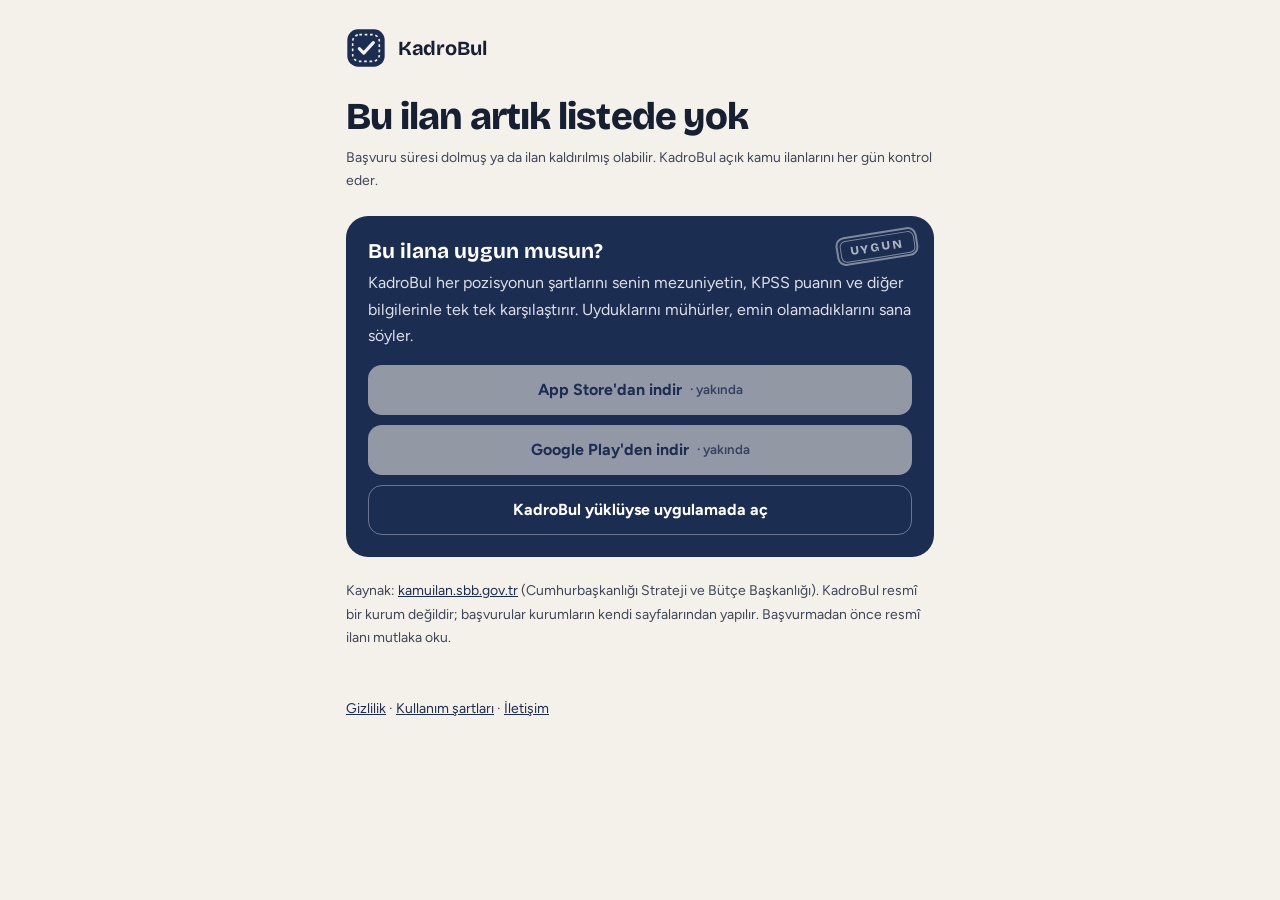
==== ilan/index.html @ 0fcede13 "Paylaşım: ilan sayfası bağlantısı ve yeni paylaşım metni - Paylaşılan metin: unvan — kurum, kişi say" ====
<!doctype html>
<html lang="tr">
<head>
<meta charset="utf-8">
<meta name="viewport" content="width=device-width, initial-scale=1">
<title>KadroBul — Kamu ilanı</title>
<meta name="description" content="Bu kamu ilanının şartlarını KadroBul'da kendi bilgilerinle tek tek karşılaştır.">
<meta property="og:type" content="website">
<meta property="og:site_name" content="KadroBul">
<meta property="og:title" content="KadroBul — Sana uygun kamu ilanını bul">
<meta property="og:description" content="Bu ilanın şartlarını KadroBul'da kendi bilgilerinle tek tek karşılaştır.">
<meta property="og:image" content="https://oguzhanoral-byte.github.io/kadrobul-yasal/ilan/kapak.png">
<meta name="twitter:card" content="summary_large_image">
<meta name="theme-color" content="#F4F1EA">
<link rel="preconnect" href="https://fonts.googleapis.com">
<link rel="stylesheet" href="https://fonts.googleapis.com/css2?family=Bricolage+Grotesque:wght@700;800&family=Figtree:wght@400;600;700&display=swap">
<link rel="stylesheet" href="../stil.css">
<style>
  main { max-width: 620px; }
  .over { font: 700 12px/1.4 'Figtree', sans-serif; letter-spacing: .6px; color: var(--ink2); text-transform: none; margin: 0 0 6px; }
  .chips { display: flex; flex-wrap: wrap; gap: 8px; margin: 14px 0 6px; }
  .chip { background: var(--surface); border: 1px solid var(--line); border-radius: 999px; padding: 5px 12px; font-size: 14px; font-weight: 600; }
  .when { display: flex; justify-content: space-between; gap: 12px; align-items: baseline; }
  .when b { font: 700 19px/1.2 'Bricolage Grotesque', sans-serif; }
  .urgent { color: #9B2F10; }
  .soon { color: #1E4E78; }
  .muted { color: var(--ink2); font-size: 14px; }
  .pos { display: flex; justify-content: space-between; gap: 12px; padding: 12px 0; border-bottom: 1px solid var(--line); }
  .pos:last-child { border-bottom: 0; }
  .pos.shared { background: #FDF6EA; margin: 0 -20px; padding: 12px 20px; border-radius: 12px; border-bottom: 0; }
  .cta { background: var(--brand); color: #fff; border-radius: 22px; padding: 22px; margin: 22px 0; position: relative; overflow: hidden; }
  .cta h2 { color: #fff; margin: 0 0 6px; padding-right: 92px; }
  .cta p { margin: 0 0 16px; color: rgba(255,255,255,.85); }
  .stamp { position: absolute; right: 16px; top: 16px; transform: rotate(-9deg); border: 2.5px solid rgba(255,255,255,.55); border-radius: 9px; padding: 1.5px; opacity: .8; }
  .stamp span { display: block; border: 1.5px solid rgba(255,255,255,.55); border-radius: 6px; padding: 3px 9px; font: 800 12px/1.2 'Bricolage Grotesque', sans-serif; letter-spacing: 2px; color: rgba(255,255,255,.8); }
  .buttons { display: grid; gap: 10px; }
  .btn { display: flex; align-items: center; justify-content: center; gap: 8px; min-height: 50px; border-radius: 14px; font-weight: 700; text-decoration: none; }
  .btn.light { background: var(--paper); color: var(--brand); }
  .btn.ghost { color: #fff; border: 1.5px solid rgba(255,255,255,.35); }
  .btn.off { opacity: .55; pointer-events: none; }
  .btn small { font-weight: 600; opacity: .8; }
  .skel { height: 18px; border-radius: 6px; background: #ECE7DC; margin: 10px 0; animation: pulse 1.2s ease-in-out infinite alternate; }
  @keyframes pulse { from { opacity: .5 } to { opacity: 1 } }
  @media (prefers-reduced-motion: reduce) { .skel { animation: none; } }
  .logo { width: 40px; height: 40px; }
</style>
</head>
<body>
<main>
  <header>
    <a href="../">
      <svg class="logo" viewBox="0 0 30 30" aria-hidden="true"><rect x="1" y="1" width="28" height="28" rx="8" fill="#1C2D52"/><rect x="5" y="5" width="20" height="20" rx="5" fill="none" stroke="#F4F1EA" stroke-width="1.2" stroke-dasharray="2 2"/><path d="m10 15.5 3.3 3.3L20.5 11" fill="none" stroke="#F4F1EA" stroke-width="2.4" stroke-linecap="round" stroke-linejoin="round"/></svg>
      <span class="name">KadroBul</span>
    </a>
  </header>

  <div id="ilan">
    <div class="skel" style="width:45%"></div>
    <div class="skel" style="width:80%;height:34px"></div>
    <div class="skel" style="width:60%"></div>
  </div>

  <section class="cta" id="cta">
    <div class="stamp" aria-hidden="true"><span>UYGUN</span></div>
    <h2 id="cta-baslik">Bu ilana uygun musun?</h2>
    <p>KadroBul her pozisyonun şartlarını senin mezuniyetin, KPSS puanın ve diğer bilgilerinle tek tek karşılaştırır. Uyduklarını mühürler, emin olamadıklarını sana söyler.</p>
    <div class="buttons">
      <a class="btn light" id="ios" href="https://apps.apple.com/tr/app/id6816638026">App Store'dan indir</a>
      <a class="btn light" id="android" href="https://play.google.com/store/apps/details?id=com.kadrobul.app">Google Play'den indir</a>
      <a class="btn ghost" id="ac" href="kadrobul://">KadroBul yüklüyse uygulamada aç</a>
    </div>
  </section>

  <div id="pozisyonlar"></div>

  <p class="muted">
    Kaynak: <a href="https://kamuilan.sbb.gov.tr/">kamuilan.sbb.gov.tr</a> (Cumhurbaşkanlığı Strateji ve Bütçe Başkanlığı).
    KadroBul resmî bir kurum değildir; başvurular kurumların kendi sayfalarından yapılır. Başvurmadan önce resmî ilanı mutlaka oku.
  </p>
  <footer><a href="../gizlilik.html">Gizlilik</a> · <a href="../kosullar.html">Kullanım şartları</a> · <a href="mailto:oguzhan_oral@outlook.com">İletişim</a></footer>
</main>

<script>
// Public by design: the publishable key reads only what row-level security
// allows, and notices are public. Nothing about any person is read here.
const SUPABASE = 'https://gukniwsaparyxlqukfzx.supabase.co';
const KEY = 'sb_publishable_NQ_AXHwcUtiUxdaMAxmYsQ_W3IpBhk_';
// Store pages open once the app is published there; until then the buttons say "yakında".
const IN_STORE = { ios: false, android: false };

const MONTHS = ['Ocak', 'Şubat', 'Mart', 'Nisan', 'Mayıs', 'Haziran', 'Temmuz', 'Ağustos', 'Eylül', 'Ekim', 'Kasım', 'Aralık'];
const EMPLOYMENT = { memur: 'Memur', sozlesmeli: 'Sözleşmeli (4/B)', askeri: 'Askerî sözleşmeli', kalkinma_ajansi: 'Kalkınma ajansı', isci: 'İşçi', akademik: 'Akademik', diger: 'Diğer' };
const EMPLOYMENT_LONG = { memur: 'Memur', sozlesmeli: 'Sözleşmeli personel', askeri: 'Askerî sözleşmeli', kalkinma_ajansi: 'Kalkınma ajansı personeli', isci: 'İşçi', akademik: 'Akademik personel', diger: 'Personel' };
const SELECTION = { kpss_siralamasi: 'Sınav yok · KPSS sırası', sozlu_sinav: 'Sözlü sınav', yazili_sinav: 'Yazılı sınav', yazili_ve_sozlu: 'Yazılı + sözlü sınav' };

const lowerTr = s => s.replace(/I/g, 'ı').replace(/İ/g, 'i').toLocaleLowerCase('tr-TR');
const upperTr = s => s.replace(/i/g, 'İ').replace(/ı/g, 'I').toLocaleUpperCase('tr-TR');
const sentence = s => { const l = lowerTr(s.trim()); const i = l.search(/\p{L}/u); return i < 0 ? l : l.slice(0, i) + upperTr(l[i]) + l.slice(i + 1); };
const day = iso => `${Number(iso.slice(8, 10))} ${MONTHS[Number(iso.slice(5, 7)) - 1]}`;
const baseTitle = t => t.replace(/\s*\([^)]*\)\s*$/g, '').replace(/\s*\([^)]*\)\s*$/g, '').trim() || t;

// Same wording as the app (packages/core/src/feed.ts).
function headlineTitle(h) {
  h = h.replace(/\s+/g, ' ').trim().replace(/\(?\s*SÜRE\s+UZATIM[Iİ]\s*\)?/iu, ' ').replace(/\bDÜZELTME\b/iu, ' ').replace(/\s+/g, ' ').trim();
  const m = /(?:^|\s)(\d+)\s+(.*?)\s*(?:ALACAK(?:TIR)?|TEMİN EDECEKTİR)\.?\s*(?:\((.*?)\)?)?\s*$/u.exec(h);
  if (m) {
    const what = m[2].trim();
    const head = !what ? 'Personel' : /\d/.test(what) ? lowerTr(`${m[1]} ${what}`) : sentence(what);
    return `${head} alımı${m[3] ? ` (${lowerTr(m[3].trim())})` : ''}`;
  }
  return sentence(h.replace(/^(ÜNİVERSİTESİ|BAŞKANLIĞI|MÜDÜRLÜĞÜ)\s+/u, '').replace(/\s+ALIM\s+İLANI$/u, ' ALIMI').replace(/\s+İLANI$/u, ''));
}
function summary(row) {
  const n = row.notice;
  if (!n) return headlineTitle(row.headline);
  const titles = [...new Set(n.positions.map(p => lowerTr(baseTitle(p.title))))];
  if (!titles.length) return n.title;
  if (titles.length > 3) return `${EMPLOYMENT_LONG[n.employment]} — ${new Set(n.positions.map(p => lowerTr(p.title))).size} unvan`;
  return sentence(titles.join(', '));
}

function el(tag, attrs, ...children) {
  const e = document.createElement(tag);
  for (const [k, v] of Object.entries(attrs || {})) e.setAttribute(k, v);
  for (const c of children) if (c != null && c !== false) e.append(c); // text, never HTML
  return e;
}

function todayIstanbul() {
  return new Intl.DateTimeFormat('en-CA', { timeZone: 'Europe/Istanbul' }).format(new Date());
}
const daysBetween = (a, b) => Math.round((Date.parse(b + 'T00:00:00Z') - Date.parse(a + 'T00:00:00Z')) / 86400000);

function render(row, pos) {
  const n = row.notice;
  const box = document.getElementById('ilan');
  box.textContent = '';
  const shared = n && pos != null ? n.positions[pos] : null;
  const twin = p => n.positions.filter(x => x.title === p.title).length > 1 && p.code;
  const title = shared ? (twin(shared) ? `${shared.title} · kod ${shared.code}` : shared.title) : summary(row);
  document.title = `${title} — ${row.institution} · KadroBul`;
  const people = shared ? shared.count
    : n ? (n.positions.every(p => p.count != null) ? n.positions.reduce((s, p) => s + p.count, 0) : null) : (/^(\d+)\s/.exec(row.headline) || [])[1];
  const cities = n ? [...new Set((shared ? [shared] : n.positions).map(p => p.city).filter(Boolean))] : [];
  box.append(
    el('p', { class: 'over' }, upperTr(row.institution)),
    el('h1', {}, title),
    shared ? el('p', { class: 'muted', style: 'margin:0' }, `“${summary(row)}” ilanından`) : null,
    el('div', { class: 'chips' }, ...[n && EMPLOYMENT[n.employment], people ? `${people} kişi` : null, cities.length === 1 ? cities[0] : null, n && SELECTION[n.selection]]
      .filter(Boolean).map(t => el('span', { class: 'chip' }, t))),
  );

  const today = todayIstanbul();
  if (row.end_date) {
    const closed = row.end_date < today, upcoming = row.start_date && row.start_date > today;
    const left = daysBetween(today, row.end_date);
    const status = closed ? el('span', { class: 'muted' }, 'Başvuru kapandı')
      : upcoming ? el('span', { class: 'soon' }, `${day(row.start_date)} açılıyor`)
      : el('span', { class: left <= 7 ? 'urgent' : 'muted' }, left === 0 ? 'Bugün son gün' : `${left} gün kaldı`);
    box.append(el('div', { class: 'card when' },
      el('div', {}, el('div', { class: 'muted' }, 'Son başvuru'), el('b', {}, day(row.end_date))),
      status));
  }

  if (n && n.positions.length) {
    const list = document.getElementById('pozisyonlar');
    list.textContent = '';
    const allCities = new Set(n.positions.map(p => p.city).filter(Boolean)).size;
    const card = el('div', { class: 'card' }, el('h2', { style: 'margin:0 0 6px' }, `Pozisyonlar (${n.positions.length})`));
    n.positions.forEach((p, i) => {
      card.append(el('div', { class: `pos${i === pos ? ' shared' : ''}` },
        el('span', {}, twin(p) ? `${p.title} · kod ${p.code}` : p.title),
        // The city is on the chips when every position shares it.
        el('span', { class: 'muted', style: 'white-space:nowrap' }, [p.count != null ? `${p.count} kişi` : null, allCities > 1 ? p.city : null].filter(Boolean).join(' · '))));
    });
    list.append(card);
    if (shared) document.getElementById('cta-baslik').textContent = 'Bu pozisyona uygun musun?';
  }
}

function missing() {
  const box = document.getElementById('ilan');
  box.textContent = '';
  box.append(el('h1', {}, 'Bu ilan artık listede yok'), el('p', { class: 'meta' }, 'Başvuru süresi dolmuş ya da ilan kaldırılmış olabilir. KadroBul açık kamu ilanlarını her gün kontrol eder.'));
}

for (const [id, on] of Object.entries(IN_STORE)) {
  const a = document.getElementById(id);
  if (!on) { a.classList.add('off'); a.append(' ', el('small', {}, '· yakında')); }
}

const params = new URLSearchParams(location.search);
const id = params.get('id');
const pos = params.has('p') ? Number(params.get('p')) : null;
if (id) document.getElementById('ac').href = `kadrobul://ilan/${encodeURIComponent(id)}${pos != null ? `/${pos}` : ''}`;

if (!id) missing();
else fetch(`${SUPABASE}/rest/v1/notices?id=eq.${encodeURIComponent(id)}&select=id,institution,headline,start_date,end_date,notice,active`, { headers: { apikey: KEY } })
  .then(r => (r.ok ? r.json() : Promise.reject(r.status)))
  .then(rows => (rows[0] ? render(rows[0], pos) : missing()))
  .catch(missing);
</script>
</body>
</html>
---- stil.css ----
:root {
  --paper: #F4F1EA;
  --surface: #FFFFFF;
  --ink: #172033;
  --ink2: #3E4658;
  --brand: #1C2D52;
  --line: #E2DCCF;
  --soft: #E6EAF3;
}
* { box-sizing: border-box; }
html { -webkit-text-size-adjust: 100%; }
body {
  margin: 0;
  background: var(--paper);
  color: var(--ink);
  font: 16px/1.65 'Figtree', system-ui, -apple-system, 'Segoe UI', sans-serif;
}
main { max-width: 760px; margin: 0 auto; padding: 28px 16px 64px; }
header { display: flex; align-items: center; gap: 12px; margin-bottom: 28px; }
header a { color: inherit; text-decoration: none; display: flex; align-items: center; gap: 12px; }
.mark {
  width: 40px; height: 40px; border-radius: 12px; background: var(--brand); color: #fff;
  display: grid; place-items: center; font: 800 20px/1 'Bricolage Grotesque', sans-serif;
}
.name { font: 700 20px/1 'Bricolage Grotesque', sans-serif; letter-spacing: -0.3px; }
h1 { font: 800 clamp(28px, 6vw, 38px)/1.1 'Bricolage Grotesque', sans-serif; letter-spacing: -0.8px; margin: 0 0 8px; }
h2 { font: 700 21px/1.25 'Bricolage Grotesque', sans-serif; margin: 34px 0 8px; }
.meta { color: var(--ink2); font-size: 14px; margin: 0 0 24px; }
.card { background: var(--surface); border: 1px solid var(--line); border-radius: 18px; padding: 18px 20px; margin: 16px 0; }
.note { background: var(--soft); border-radius: 14px; padding: 14px 16px; }
ul { padding-left: 22px; }
li { margin: 4px 0; }
a { color: var(--brand); }
table { width: 100%; border-collapse: collapse; font-size: 15px; }
th, td { text-align: left; vertical-align: top; padding: 10px 8px; border-bottom: 1px solid var(--line); }
th { font-weight: 700; }
.table { overflow-x: auto; }
nav.links { display: grid; gap: 12px; }
nav.links a {
  display: block; background: var(--surface); border: 1px solid var(--line); border-radius: 16px;
  padding: 16px 18px; text-decoration: none; color: var(--ink); font-weight: 700;
}
nav.links a span { display: block; font-weight: 400; color: var(--ink2); font-size: 14px; }
footer { margin-top: 48px; color: var(--ink2); font-size: 14px; }
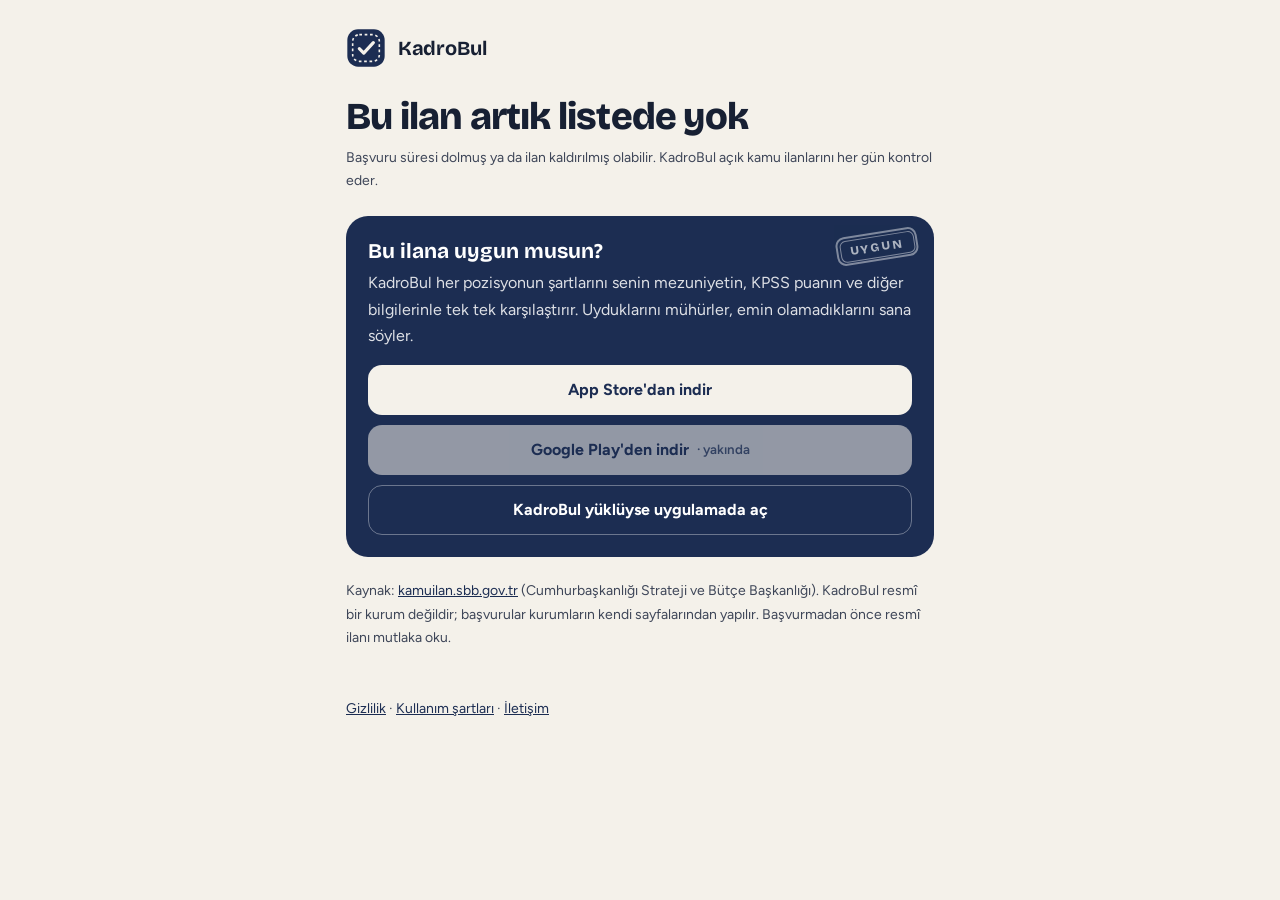
==== commit 2148e22b: "Paylaşım sayfası: App Store düğmesi açık (iOS 1.0.0 yayında); inceleme notu 1.0.1'e göre güncel Co-A" ====
--- a/ilan/index.html
+++ b/ilan/index.html
@@ -74,7 +74,7 @@
   <div id="pozisyonlar"></div>
 
   <p class="muted">
-    Kaynak: <a href="https://kamuilan.sbb.gov.tr/">kamuilan.sbb.gov.tr</a> (Cumhurbaşkanlığı Strateji ve Bütçe Başkanlığı).
+    <span id="kaynak">Kaynak: <a href="https://kamuilan.sbb.gov.tr/">kamuilan.sbb.gov.tr</a> (Cumhurbaşkanlığı Strateji ve Bütçe Başkanlığı).</span>
     KadroBul resmî bir kurum değildir; başvurular kurumların kendi sayfalarından yapılır. Başvurmadan önce resmî ilanı mutlaka oku.
   </p>
   <footer><a href="../gizlilik.html">Gizlilik</a> · <a href="../kosullar.html">Kullanım şartları</a> · <a href="mailto:oguzhan_oral@outlook.com">İletişim</a></footer>
@@ -86,11 +86,19 @@
 const SUPABASE = 'https://gukniwsaparyxlqukfzx.supabase.co';
 const KEY = 'sb_publishable_NQ_AXHwcUtiUxdaMAxmYsQ_W3IpBhk_';
 // Store pages open once the app is published there; until then the buttons say "yakında".
-const IN_STORE = { ios: false, android: false };
+const IN_STORE = { ios: true, android: false };
 
 const MONTHS = ['Ocak', 'Şubat', 'Mart', 'Nisan', 'Mayıs', 'Haziran', 'Temmuz', 'Ağustos', 'Eylül', 'Ekim', 'Kasım', 'Aralık'];
 const EMPLOYMENT = { memur: 'Memur', sozlesmeli: 'Sözleşmeli (4/B)', askeri: 'Askerî sözleşmeli', kalkinma_ajansi: 'Kalkınma ajansı', isci: 'İşçi', akademik: 'Akademik', diger: 'Diğer' };
 const EMPLOYMENT_LONG = { memur: 'Memur', sozlesmeli: 'Sözleşmeli personel', askeri: 'Askerî sözleşmeli', kalkinma_ajansi: 'Kalkınma ajansı personeli', isci: 'İşçi', akademik: 'Akademik personel', diger: 'Personel' };
+// The official sites a notice is found on (same names as the app, apps/mobile/src/labels.ts).
+const SITES = {
+  sbb: { name: 'kamuilan.sbb.gov.tr', owner: 'Cumhurbaşkanlığı Strateji ve Bütçe Başkanlığı', home: 'https://kamuilan.sbb.gov.tr/' },
+  ilan_gov_tr: { name: 'ilan.gov.tr', owner: 'Basın İlan Kurumu', home: 'https://www.ilan.gov.tr/ilan/tum-ilanlar/personel-alimi?ats=5' },
+  kariyer_kapisi: { name: 'Kariyer Kapısı', owner: 'Cumhurbaşkanlığı İnsan Kaynakları Ofisi', home: 'https://kariyerkapisi.gov.tr/isealim' },
+  yerel_yonetimler: { name: 'yerelyonetimler.csb.gov.tr', owner: 'Çevre, Şehircilik ve İklim Değişikliği Bakanlığı', home: 'https://yerelyonetimler.csb.gov.tr/duyurular' },
+  iskur: { name: 'iskur.gov.tr', owner: 'Türkiye İş Kurumu', home: 'https://www.iskur.gov.tr/ilanlar/kamu-memur-alim-ilanlari/' },
+};
 const SELECTION = { kpss_siralamasi: 'Sınav yok · KPSS sırası', sozlu_sinav: 'Sözlü sınav', yazili_sinav: 'Yazılı sınav', yazili_ve_sozlu: 'Yazılı + sözlü sınav' };
 
 const lowerTr = s => s.replace(/I/g, 'ı').replace(/İ/g, 'i').toLocaleLowerCase('tr-TR');
@@ -178,6 +186,22 @@
   }
 }
 
+function sources(row) {
+  // One link per site: a correction notice on the same site adds a second record.
+  const found = (Array.isArray(row.kaynaklar) ? row.kaynaklar : [])
+    .filter((s, i, all) => s && Object.hasOwn(SITES, s.site) && all.findIndex(x => x && x.site === s.site) === i);
+  const list = found.length ? found : [{ site: 'sbb' }];
+  const line = document.getElementById('kaynak');
+  line.textContent = 'Kaynak: ';
+  list.forEach((s, i) => {
+    if (i) line.append(' · ');
+    // Only the site's own https page; anything else falls back to its home page.
+    const href = typeof s.url === 'string' && /^https:\/\//.test(s.url) ? s.url : SITES[s.site].home;
+    line.append(el('a', { href }, SITES[s.site].name));
+  });
+  line.append(list.length === 1 ? ` (${SITES[list[0].site].owner}).` : '.');
+}
+
 function missing() {
   const box = document.getElementById('ilan');
   box.textContent = '';
@@ -195,9 +219,9 @@
 if (id) document.getElementById('ac').href = `kadrobul://ilan/${encodeURIComponent(id)}${pos != null ? `/${pos}` : ''}`;
 
 if (!id) missing();
-else fetch(`${SUPABASE}/rest/v1/notices?id=eq.${encodeURIComponent(id)}&select=id,institution,headline,start_date,end_date,notice,active`, { headers: { apikey: KEY } })
+else fetch(`${SUPABASE}/rest/v1/notices?id=eq.${encodeURIComponent(id)}&select=id,institution,headline,start_date,end_date,notice,active,kaynaklar`, { headers: { apikey: KEY } })
   .then(r => (r.ok ? r.json() : Promise.reject(r.status)))
-  .then(rows => (rows[0] ? render(rows[0], pos) : missing()))
+  .then(rows => { if (!rows[0]) return missing(); render(rows[0], pos); sources(rows[0]); })
   .catch(missing);
 </script>
 </body>
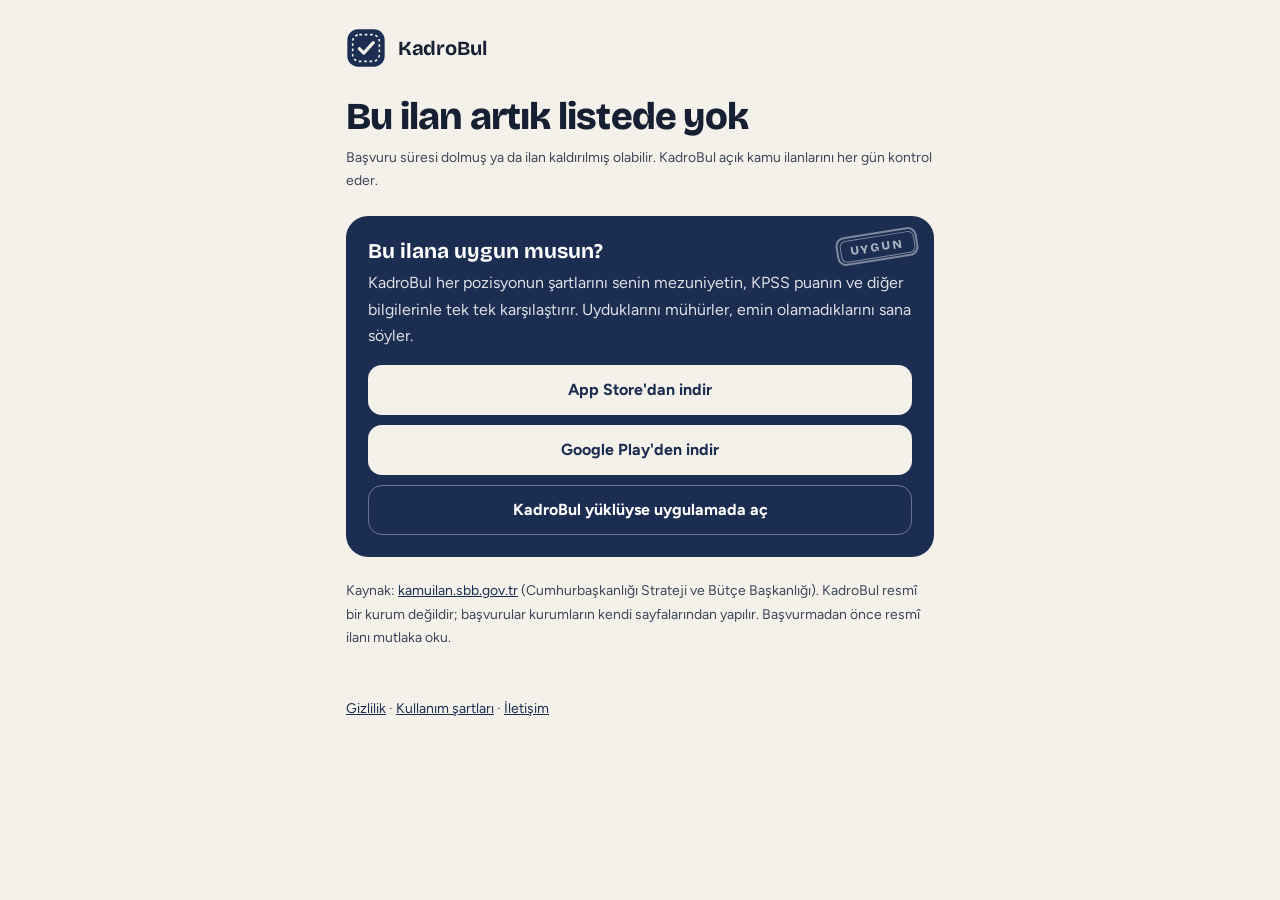
==== commit e4a0117f: "Paylaşım sayfası: Google Play düğmesi açık, başlık altındaki "null" yazısı kalktı; durum 21 Ekim (ik" ====
--- a/ilan/index.html
+++ b/ilan/index.html
@@ -86,7 +86,7 @@
 const SUPABASE = 'https://gukniwsaparyxlqukfzx.supabase.co';
 const KEY = 'sb_publishable_NQ_AXHwcUtiUxdaMAxmYsQ_W3IpBhk_';
 // Store pages open once the app is published there; until then the buttons say "yakında".
-const IN_STORE = { ios: true, android: false };
+const IN_STORE = { ios: true, android: true };
 
 const MONTHS = ['Ocak', 'Şubat', 'Mart', 'Nisan', 'Mayıs', 'Haziran', 'Temmuz', 'Ağustos', 'Eylül', 'Ekim', 'Kasım', 'Aralık'];
 const EMPLOYMENT = { memur: 'Memur', sozlesmeli: 'Sözleşmeli (4/B)', askeri: 'Askerî sözleşmeli', kalkinma_ajansi: 'Kalkınma ajansı', isci: 'İşçi', akademik: 'Akademik', diger: 'Diğer' };
@@ -150,13 +150,14 @@
   const people = shared ? shared.count
     : n ? (n.positions.every(p => p.count != null) ? n.positions.reduce((s, p) => s + p.count, 0) : null) : (/^(\d+)\s/.exec(row.headline) || [])[1];
   const cities = n ? [...new Set((shared ? [shared] : n.positions).map(p => p.city).filter(Boolean))] : [];
-  box.append(
+  // append() would print a null child as the text "null".
+  box.append(...[
     el('p', { class: 'over' }, upperTr(row.institution)),
     el('h1', {}, title),
     shared ? el('p', { class: 'muted', style: 'margin:0' }, `“${summary(row)}” ilanından`) : null,
     el('div', { class: 'chips' }, ...[n && EMPLOYMENT[n.employment], people ? `${people} kişi` : null, cities.length === 1 ? cities[0] : null, n && SELECTION[n.selection]]
       .filter(Boolean).map(t => el('span', { class: 'chip' }, t))),
-  );
+  ].filter(Boolean));
 
   const today = todayIstanbul();
   if (row.end_date) {
